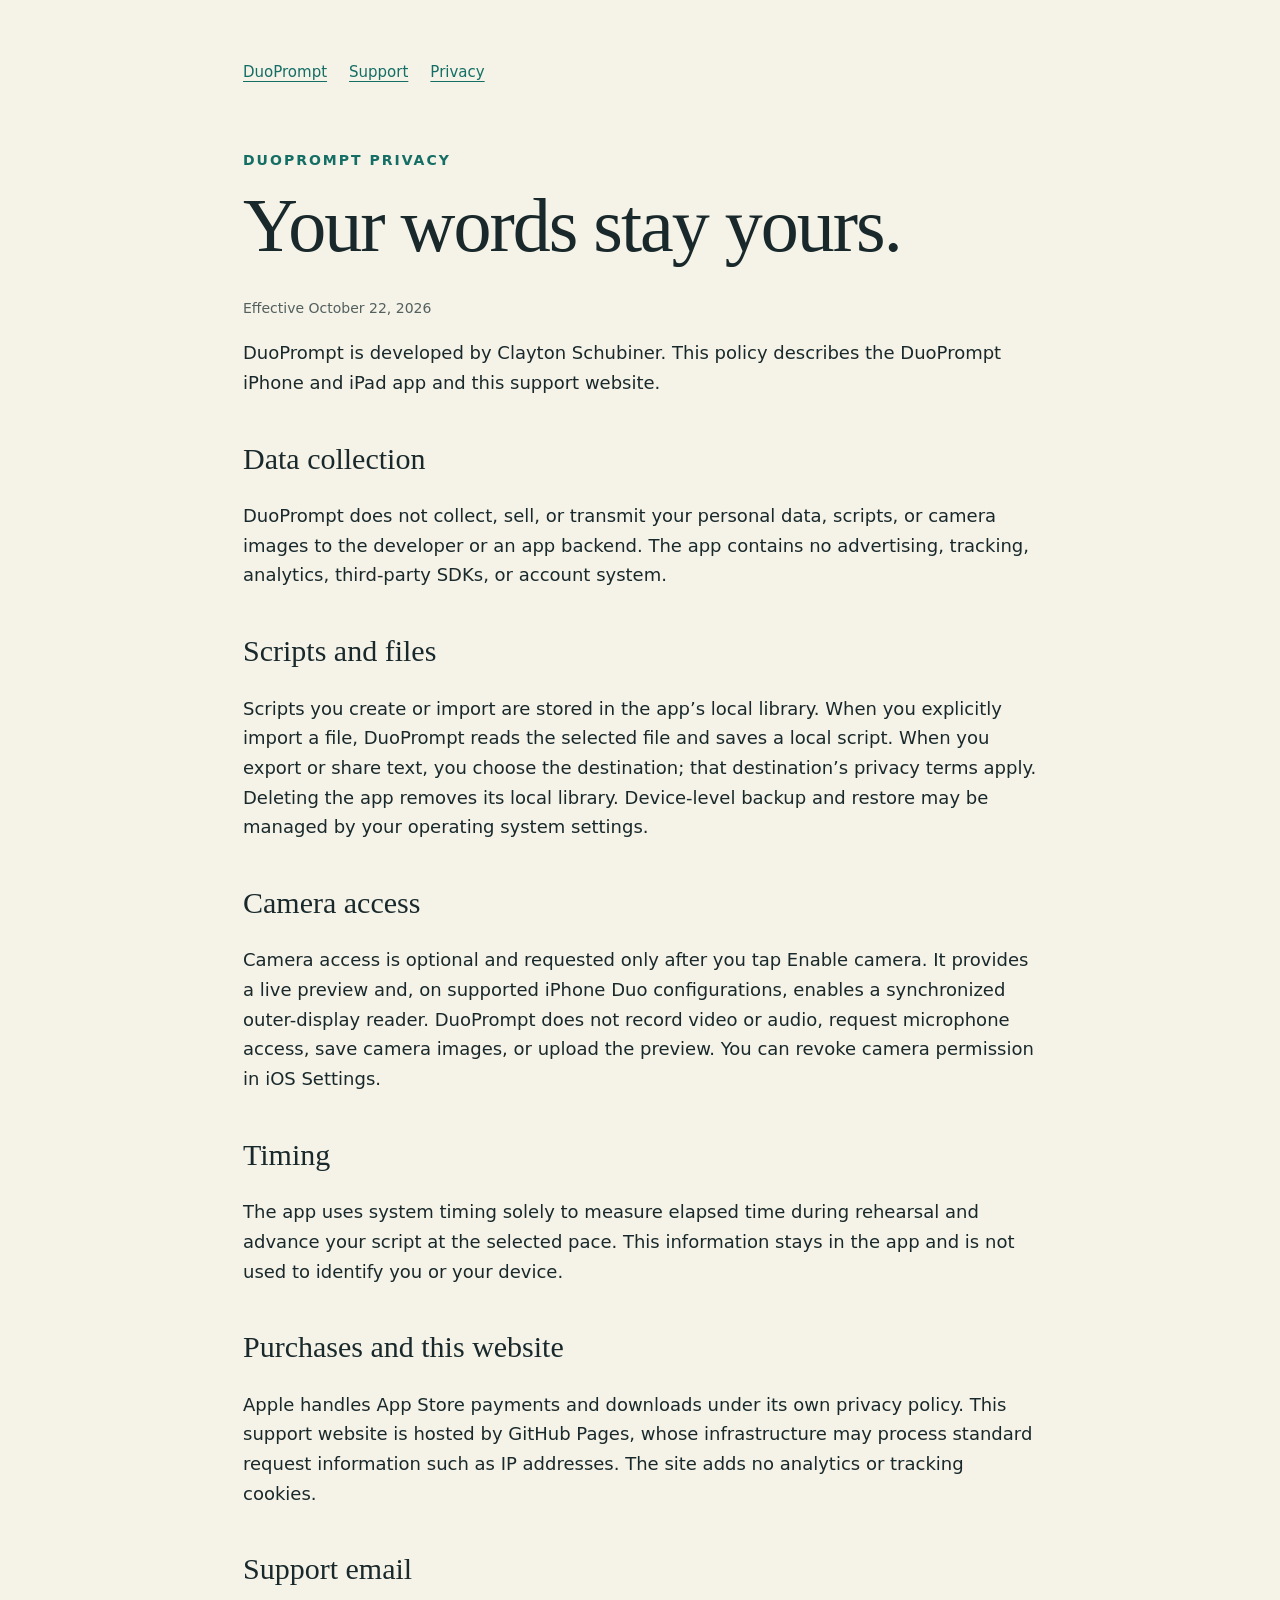
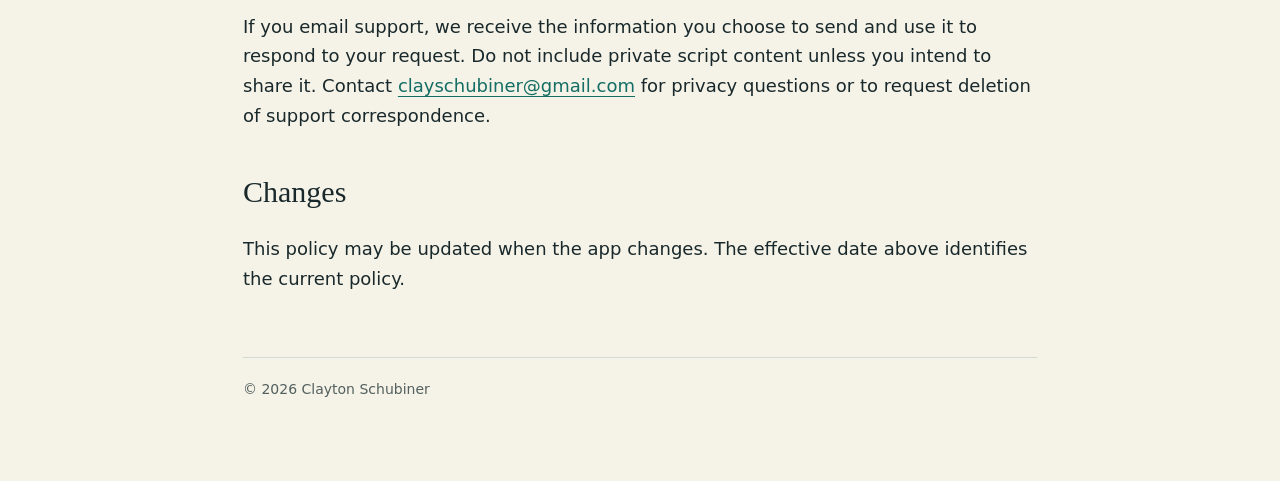
==== privacy.html @ 7f4309a7 "Publish DuoPrompt support and privacy pages" ====
<!doctype html><html lang="en"><meta charset="utf-8"><meta name="viewport" content="width=device-width,initial-scale=1"><title>DuoPrompt Privacy Policy</title><link rel="stylesheet" href="style.css"><main><nav><a href="./">DuoPrompt</a><a href="support.html">Support</a><a href="privacy.html">Privacy</a></nav><div class="brand">DUOPROMPT PRIVACY</div><h1>Your words stay yours.</h1><p class="small">Effective October 22, 2026</p><p>DuoPrompt is developed by Clayton Schubiner. This policy describes the DuoPrompt iPhone and iPad app and this support website.</p><h2>Data collection</h2><p>DuoPrompt does not collect, sell, or transmit your personal data, scripts, or camera images to the developer or an app backend. The app contains no advertising, tracking, analytics, third-party SDKs, or account system.</p><h2>Scripts and files</h2><p>Scripts you create or import are stored in the app’s local library. When you explicitly import a file, DuoPrompt reads the selected file and saves a local script. When you export or share text, you choose the destination; that destination’s privacy terms apply. Deleting the app removes its local library. Device-level backup and restore may be managed by your operating system settings.</p><h2>Camera access</h2><p>Camera access is optional and requested only after you tap Enable camera. It provides a live preview and, on supported iPhone Duo configurations, enables a synchronized outer-display reader. DuoPrompt does not record video or audio, request microphone access, save camera images, or upload the preview. You can revoke camera permission in iOS Settings.</p><h2>Timing</h2><p>The app uses system timing solely to measure elapsed time during rehearsal and advance your script at the selected pace. This information stays in the app and is not used to identify you or your device.</p><h2>Purchases and this website</h2><p>Apple handles App Store payments and downloads under its own privacy policy. This support website is hosted by GitHub Pages, whose infrastructure may process standard request information such as IP addresses. The site adds no analytics or tracking cookies.</p><h2>Support email</h2><p>If you email support, we receive the information you choose to send and use it to respond to your request. Do not include private script content unless you intend to share it. Contact <a href="mailto:clayschubiner@gmail.com?subject=DuoPrompt%20Privacy">clayschubiner@gmail.com</a> for privacy questions or to request deletion of support correspondence.</p><h2>Changes</h2><p>This policy may be updated when the app changes. The effective date above identifies the current policy.</p><footer>© 2026 Clayton Schubiner</footer></main></html>
---- style.css ----
:root{color-scheme:light;--paper:#f5f2e8;--ink:#19292b;--teal:#146e64}*{box-sizing:border-box}body{margin:0;background:var(--paper);color:var(--ink);font:18px/1.65 system-ui,-apple-system,sans-serif}main{max-width:850px;margin:0 auto;padding:60px 28px 80px}nav{display:flex;gap:22px;flex-wrap:wrap;margin-bottom:64px;font-size:15px}a{color:var(--teal);text-underline-offset:4px}h1,h2{font-family:Georgia,serif;line-height:1.15;font-weight:500}h1{font-size:clamp(44px,8vw,76px);letter-spacing:-2px;margin:10px 0 28px}h2{font-size:30px;margin-top:44px}.brand{font-weight:700;letter-spacing:2px;font-size:14px;color:var(--teal)}.lead{font-size:23px;line-height:1.5}.box{background:#fff;padding:25px 30px;border-radius:20px;margin:28px 0}.small,footer{font-size:14px;color:#53605e}footer{border-top:1px solid #d3dbd5;margin-top:64px;padding-top:20px}li{margin:10px 0}
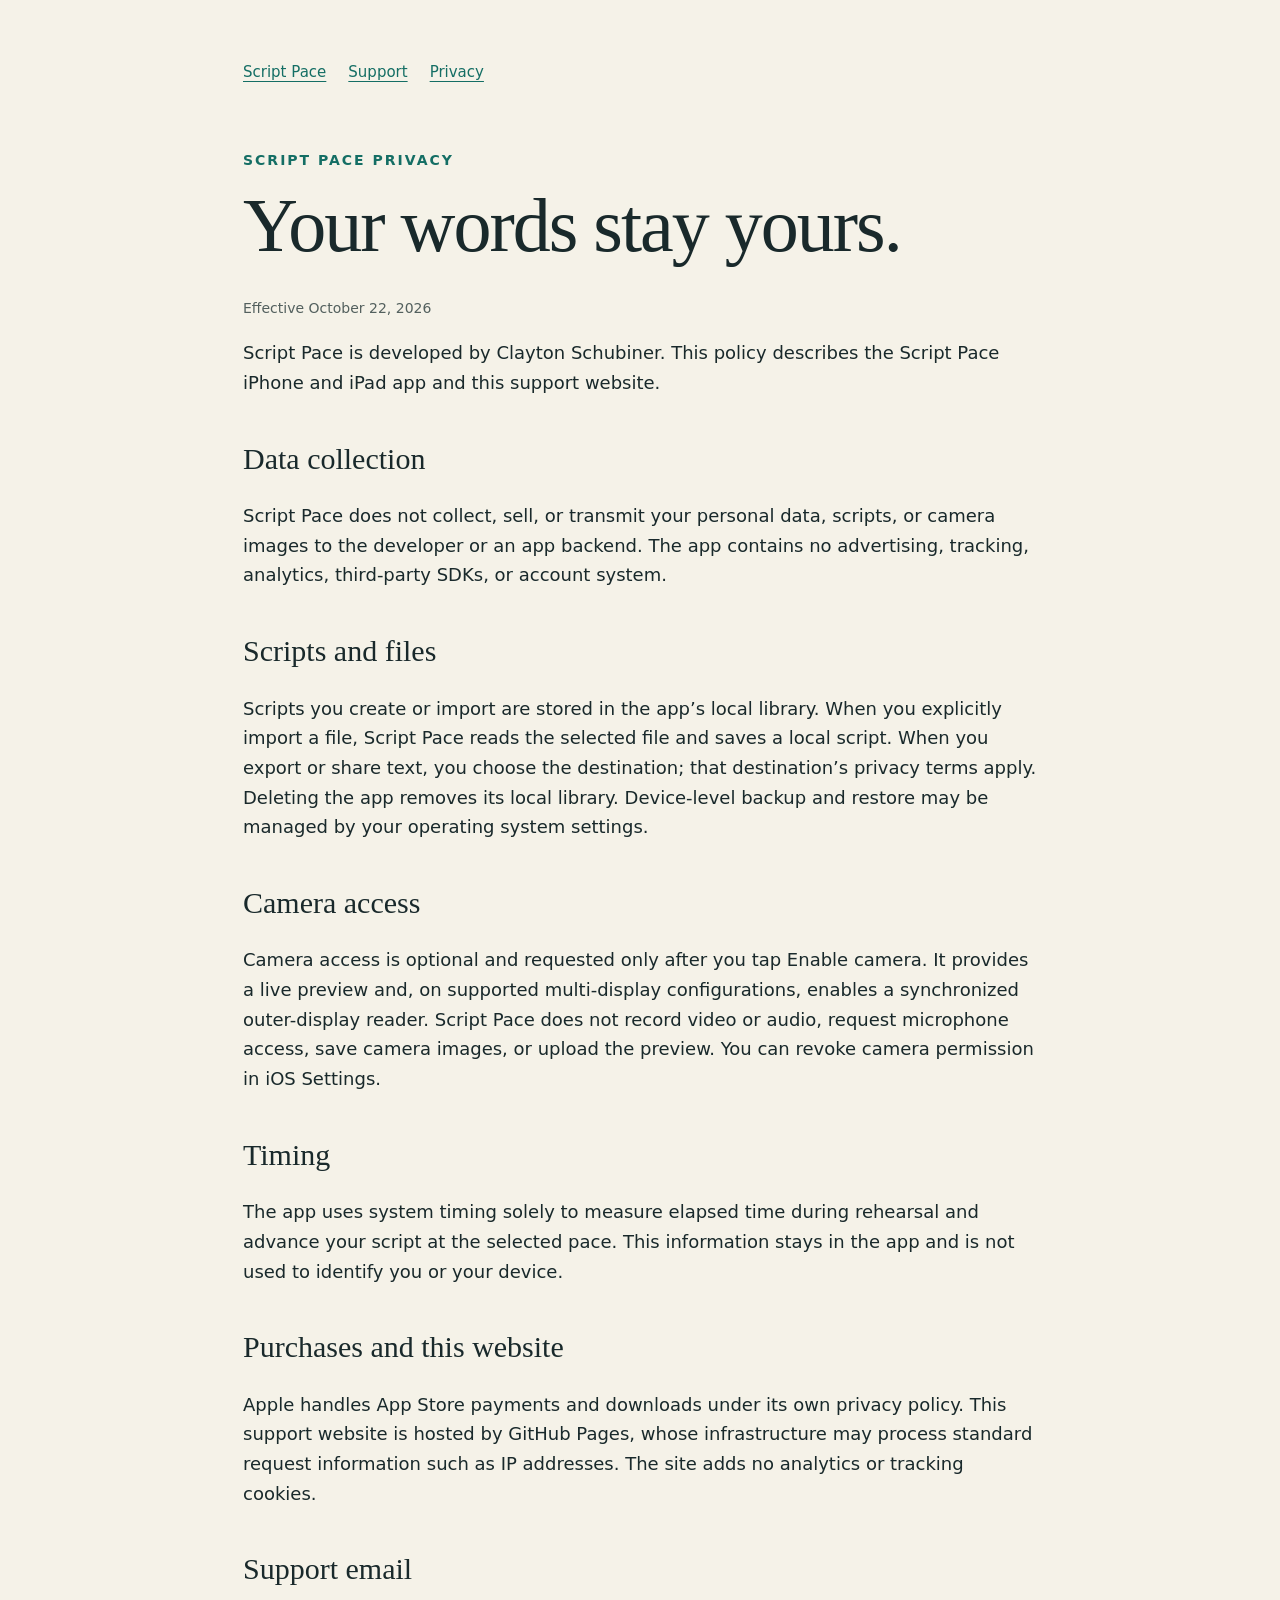
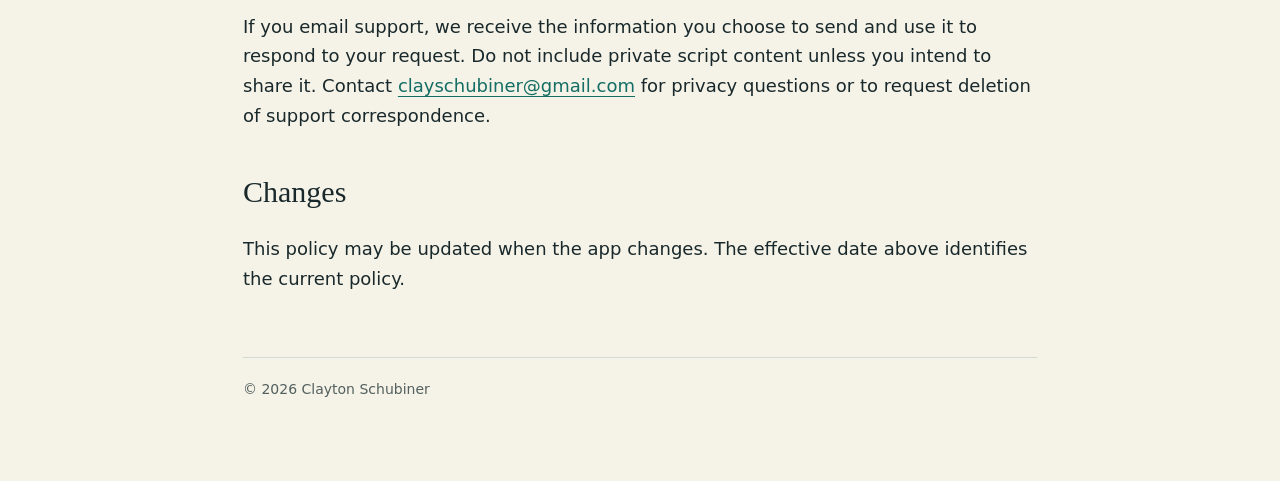
==== commit 5185467b: "Update support pages for Script Pace branding" ====
--- a/privacy.html
+++ b/privacy.html
@@ -1 +1 @@
-<!doctype html><html lang="en"><meta charset="utf-8"><meta name="viewport" content="width=device-width,initial-scale=1"><title>DuoPrompt Privacy Policy</title><link rel="stylesheet" href="style.css"><main><nav><a href="./">DuoPrompt</a><a href="support.html">Support</a><a href="privacy.html">Privacy</a></nav><div class="brand">DUOPROMPT PRIVACY</div><h1>Your words stay yours.</h1><p class="small">Effective October 22, 2026</p><p>DuoPrompt is developed by Clayton Schubiner. This policy describes the DuoPrompt iPhone and iPad app and this support website.</p><h2>Data collection</h2><p>DuoPrompt does not collect, sell, or transmit your personal data, scripts, or camera images to the developer or an app backend. The app contains no advertising, tracking, analytics, third-party SDKs, or account system.</p><h2>Scripts and files</h2><p>Scripts you create or import are stored in the app’s local library. When you explicitly import a file, DuoPrompt reads the selected file and saves a local script. When you export or share text, you choose the destination; that destination’s privacy terms apply. Deleting the app removes its local library. Device-level backup and restore may be managed by your operating system settings.</p><h2>Camera access</h2><p>Camera access is optional and requested only after you tap Enable camera. It provides a live preview and, on supported iPhone Duo configurations, enables a synchronized outer-display reader. DuoPrompt does not record video or audio, request microphone access, save camera images, or upload the preview. You can revoke camera permission in iOS Settings.</p><h2>Timing</h2><p>The app uses system timing solely to measure elapsed time during rehearsal and advance your script at the selected pace. This information stays in the app and is not used to identify you or your device.</p><h2>Purchases and this website</h2><p>Apple handles App Store payments and downloads under its own privacy policy. This support website is hosted by GitHub Pages, whose infrastructure may process standard request information such as IP addresses. The site adds no analytics or tracking cookies.</p><h2>Support email</h2><p>If you email support, we receive the information you choose to send and use it to respond to your request. Do not include private script content unless you intend to share it. Contact <a href="mailto:clayschubiner@gmail.com?subject=DuoPrompt%20Privacy">clayschubiner@gmail.com</a> for privacy questions or to request deletion of support correspondence.</p><h2>Changes</h2><p>This policy may be updated when the app changes. The effective date above identifies the current policy.</p><footer>© 2026 Clayton Schubiner</footer></main></html>
+<!doctype html><html lang="en"><meta charset="utf-8"><meta name="viewport" content="width=device-width,initial-scale=1"><title>Script Pace Privacy Policy</title><link rel="stylesheet" href="style.css"><main><nav><a href="./">Script Pace</a><a href="support.html">Support</a><a href="privacy.html">Privacy</a></nav><div class="brand">SCRIPT PACE PRIVACY</div><h1>Your words stay yours.</h1><p class="small">Effective October 22, 2026</p><p>Script Pace is developed by Clayton Schubiner. This policy describes the Script Pace iPhone and iPad app and this support website.</p><h2>Data collection</h2><p>Script Pace does not collect, sell, or transmit your personal data, scripts, or camera images to the developer or an app backend. The app contains no advertising, tracking, analytics, third-party SDKs, or account system.</p><h2>Scripts and files</h2><p>Scripts you create or import are stored in the app’s local library. When you explicitly import a file, Script Pace reads the selected file and saves a local script. When you export or share text, you choose the destination; that destination’s privacy terms apply. Deleting the app removes its local library. Device-level backup and restore may be managed by your operating system settings.</p><h2>Camera access</h2><p>Camera access is optional and requested only after you tap Enable camera. It provides a live preview and, on supported multi-display configurations, enables a synchronized outer-display reader. Script Pace does not record video or audio, request microphone access, save camera images, or upload the preview. You can revoke camera permission in iOS Settings.</p><h2>Timing</h2><p>The app uses system timing solely to measure elapsed time during rehearsal and advance your script at the selected pace. This information stays in the app and is not used to identify you or your device.</p><h2>Purchases and this website</h2><p>Apple handles App Store payments and downloads under its own privacy policy. This support website is hosted by GitHub Pages, whose infrastructure may process standard request information such as IP addresses. The site adds no analytics or tracking cookies.</p><h2>Support email</h2><p>If you email support, we receive the information you choose to send and use it to respond to your request. Do not include private script content unless you intend to share it. Contact <a href="mailto:clayschubiner@gmail.com?subject=Script%20Pace%20Privacy">clayschubiner@gmail.com</a> for privacy questions or to request deletion of support correspondence.</p><h2>Changes</h2><p>This policy may be updated when the app changes. The effective date above identifies the current policy.</p><footer>© 2026 Clayton Schubiner</footer></main></html>
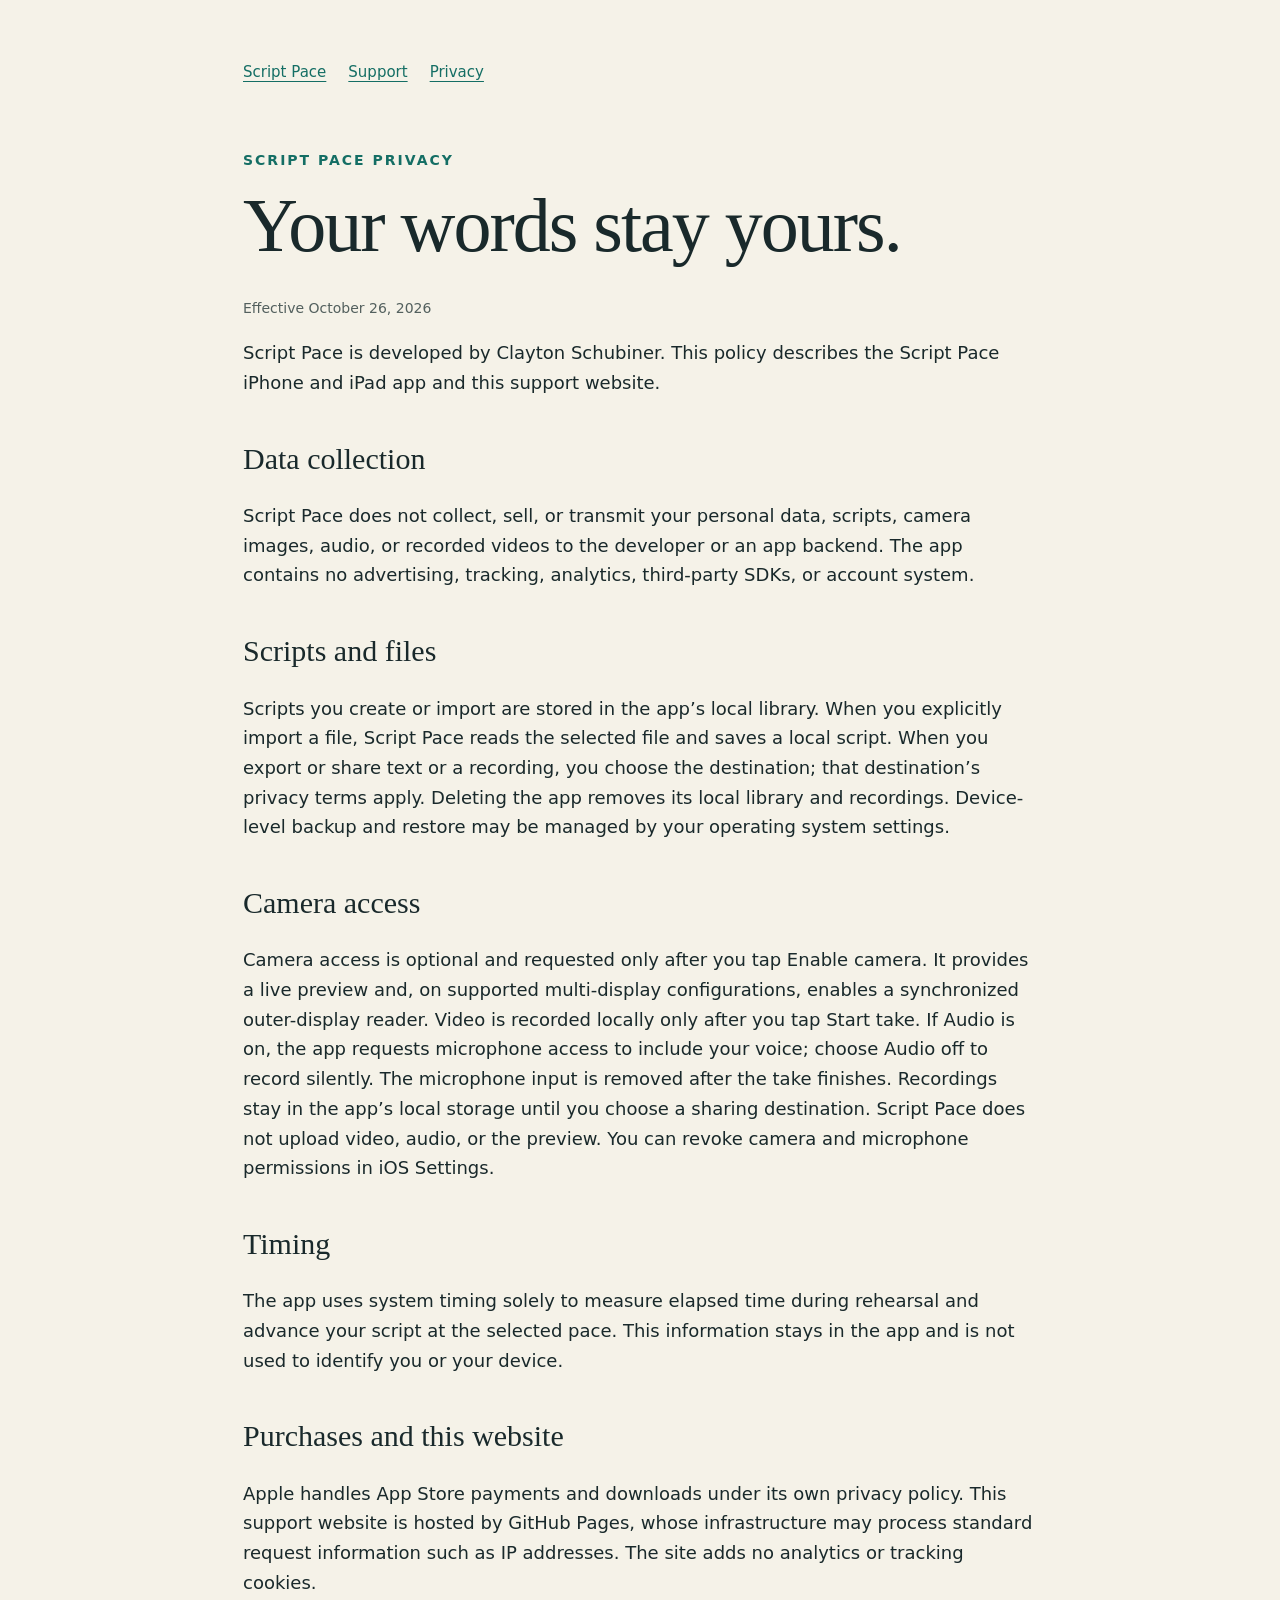
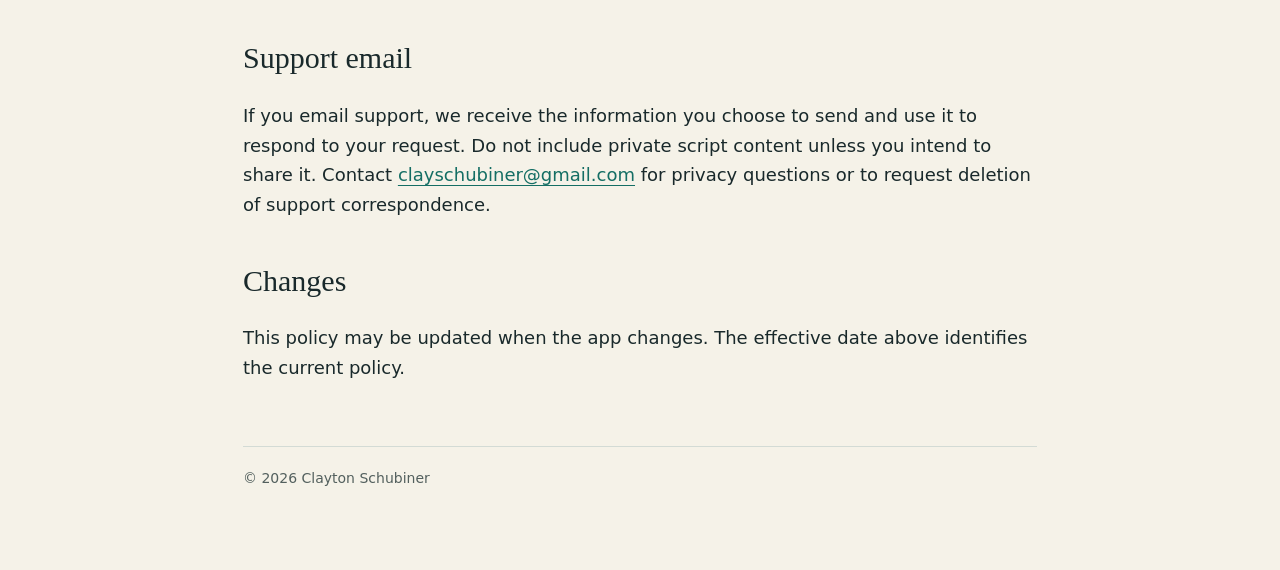
==== commit cb60742a: "Document local recording, permissions, and supported cover reader" ====
--- a/privacy.html
+++ b/privacy.html
@@ -1 +1 @@
-<!doctype html><html lang="en"><meta charset="utf-8"><meta name="viewport" content="width=device-width,initial-scale=1"><title>Script Pace Privacy Policy</title><link rel="stylesheet" href="style.css"><main><nav><a href="./">Script Pace</a><a href="support.html">Support</a><a href="privacy.html">Privacy</a></nav><div class="brand">SCRIPT PACE PRIVACY</div><h1>Your words stay yours.</h1><p class="small">Effective October 22, 2026</p><p>Script Pace is developed by Clayton Schubiner. This policy describes the Script Pace iPhone and iPad app and this support website.</p><h2>Data collection</h2><p>Script Pace does not collect, sell, or transmit your personal data, scripts, or camera images to the developer or an app backend. The app contains no advertising, tracking, analytics, third-party SDKs, or account system.</p><h2>Scripts and files</h2><p>Scripts you create or import are stored in the app’s local library. When you explicitly import a file, Script Pace reads the selected file and saves a local script. When you export or share text, you choose the destination; that destination’s privacy terms apply. Deleting the app removes its local library. Device-level backup and restore may be managed by your operating system settings.</p><h2>Camera access</h2><p>Camera access is optional and requested only after you tap Enable camera. It provides a live preview and, on supported multi-display configurations, enables a synchronized outer-display reader. Script Pace does not record video or audio, request microphone access, save camera images, or upload the preview. You can revoke camera permission in iOS Settings.</p><h2>Timing</h2><p>The app uses system timing solely to measure elapsed time during rehearsal and advance your script at the selected pace. This information stays in the app and is not used to identify you or your device.</p><h2>Purchases and this website</h2><p>Apple handles App Store payments and downloads under its own privacy policy. This support website is hosted by GitHub Pages, whose infrastructure may process standard request information such as IP addresses. The site adds no analytics or tracking cookies.</p><h2>Support email</h2><p>If you email support, we receive the information you choose to send and use it to respond to your request. Do not include private script content unless you intend to share it. Contact <a href="mailto:clayschubiner@gmail.com?subject=Script%20Pace%20Privacy">clayschubiner@gmail.com</a> for privacy questions or to request deletion of support correspondence.</p><h2>Changes</h2><p>This policy may be updated when the app changes. The effective date above identifies the current policy.</p><footer>© 2026 Clayton Schubiner</footer></main></html>
+<!doctype html><html lang="en"><meta charset="utf-8"><meta name="viewport" content="width=device-width,initial-scale=1"><title>Script Pace Privacy Policy</title><link rel="stylesheet" href="style.css"><main><nav><a href="./">Script Pace</a><a href="support.html">Support</a><a href="privacy.html">Privacy</a></nav><div class="brand">SCRIPT PACE PRIVACY</div><h1>Your words stay yours.</h1><p class="small">Effective October 26, 2026</p><p>Script Pace is developed by Clayton Schubiner. This policy describes the Script Pace iPhone and iPad app and this support website.</p><h2>Data collection</h2><p>Script Pace does not collect, sell, or transmit your personal data, scripts, camera images, audio, or recorded videos to the developer or an app backend. The app contains no advertising, tracking, analytics, third-party SDKs, or account system.</p><h2>Scripts and files</h2><p>Scripts you create or import are stored in the app’s local library. When you explicitly import a file, Script Pace reads the selected file and saves a local script. When you export or share text or a recording, you choose the destination; that destination’s privacy terms apply. Deleting the app removes its local library and recordings. Device-level backup and restore may be managed by your operating system settings.</p><h2>Camera access</h2><p>Camera access is optional and requested only after you tap Enable camera. It provides a live preview and, on supported multi-display configurations, enables a synchronized outer-display reader. Video is recorded locally only after you tap Start take. If Audio is on, the app requests microphone access to include your voice; choose Audio off to record silently. The microphone input is removed after the take finishes. Recordings stay in the app’s local storage until you choose a sharing destination. Script Pace does not upload video, audio, or the preview. You can revoke camera and microphone permissions in iOS Settings.</p><h2>Timing</h2><p>The app uses system timing solely to measure elapsed time during rehearsal and advance your script at the selected pace. This information stays in the app and is not used to identify you or your device.</p><h2>Purchases and this website</h2><p>Apple handles App Store payments and downloads under its own privacy policy. This support website is hosted by GitHub Pages, whose infrastructure may process standard request information such as IP addresses. The site adds no analytics or tracking cookies.</p><h2>Support email</h2><p>If you email support, we receive the information you choose to send and use it to respond to your request. Do not include private script content unless you intend to share it. Contact <a href="mailto:clayschubiner@gmail.com?subject=Script%20Pace%20Privacy">clayschubiner@gmail.com</a> for privacy questions or to request deletion of support correspondence.</p><h2>Changes</h2><p>This policy may be updated when the app changes. The effective date above identifies the current policy.</p><footer>© 2026 Clayton Schubiner</footer></main></html>
